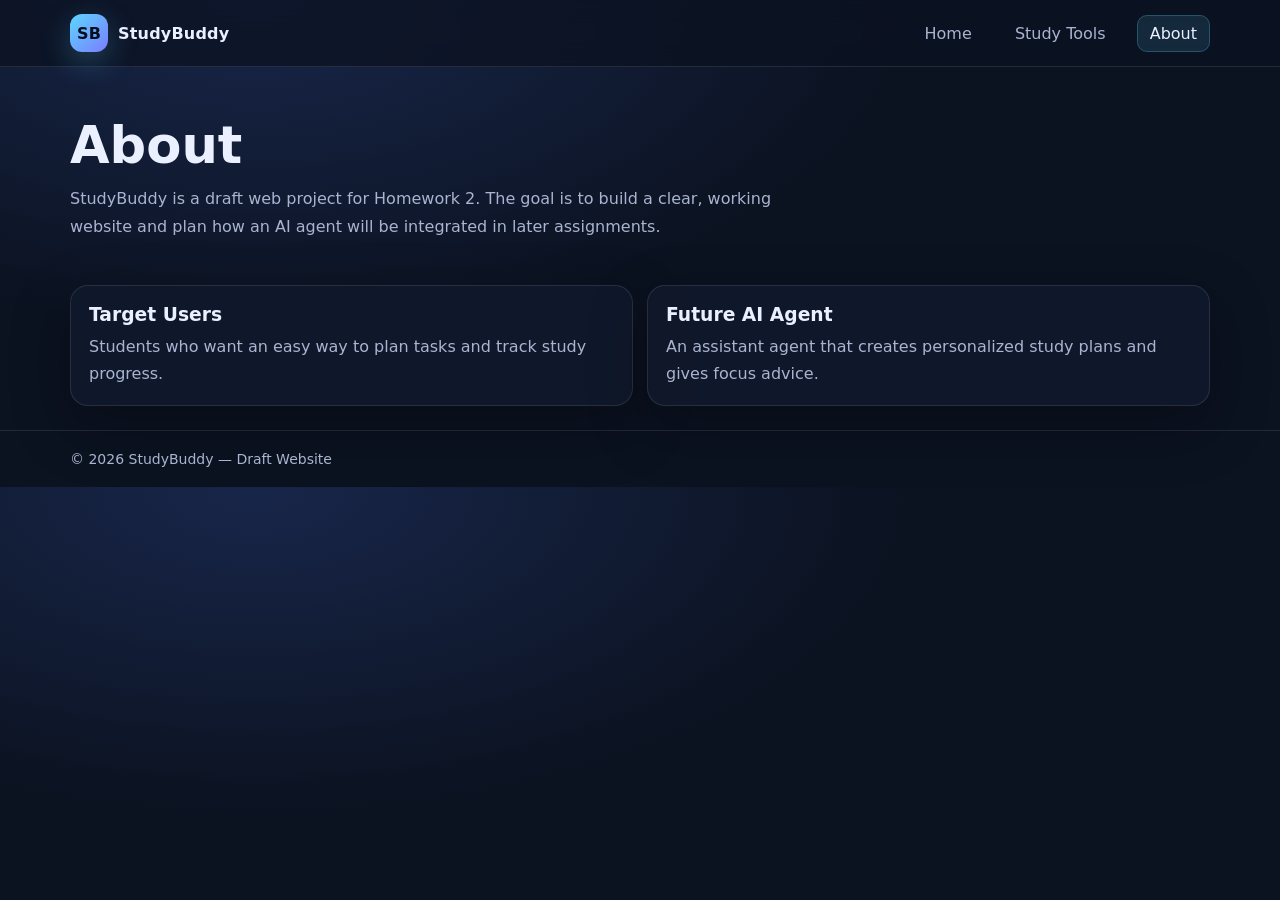
==== about.html @ 34d33450 "Initial clean commit" ====
<!doctype html>
<html lang="en">
<head>
  <meta charset="UTF-8" />
  <meta name="viewport" content="width=device-width, initial-scale=1.0" />
  <title>StudyBuddy — About</title>
  <link rel="stylesheet" href="assets/style.css" />
</head>
<body>

  <header class="nav">
    <div class="container nav-inner">
      <div class="brand">
        <div class="brand-badge">SB</div>
        <span>StudyBuddy</span>
      </div>
      <nav>
        <a href="index.html">Home</a>
        <a href="tasks.html">Study Tools</a>
        <a class="active" href="about.html">About</a>
      </nav>
    </div>
  </header>

  <main class="container">
    <section class="hero">
      <h1 class="h1">About</h1>
      <p class="p">
        StudyBuddy is a draft web project for Homework 2. The goal is to build a clear, working
        website and plan how an AI agent will be integrated in later assignments.
      </p>
    </section>

    <section class="grid">
      <div class="card" style="grid-column: span 6;">
        <h3>Target Users</h3>
        <p>Students who want an easy way to plan tasks and track study progress.</p>
      </div>
      <div class="card" style="grid-column: span 6;">
        <h3>Future AI Agent</h3>
        <p>An assistant agent that creates personalized study plans and gives focus advice.</p>
      </div>
    </section>
  </main>

  <footer class="footer">
    <div class="container">© 2026 StudyBuddy — Draft Website</div>
  </footer>

</body>
</html>
---- assets/style.css ----
:root{
  --bg:#0b1220;
  --card:#111a2e;
  --card-2:#0f1729;
  --text:#eaf0ff;
  --muted:#a9b4d0;
  --brand:#5dd6ff;
  --brand-2:#7b7dff;
  --border: rgba(255,255,255,0.10);
  --success:#42d392;
  --danger:#ff6b81;
  --shadow: 0 20px 60px rgba(0,0,0,0.28);
}

*{ box-sizing:border-box; }

html{
  scroll-behavior: smooth;
}

body{
  margin:0;
  font-family: system-ui, -apple-system, Segoe UI, Roboto, Arial, sans-serif;
  background:
    radial-gradient(1200px 600px at 20% 0%, #18264a 0%, var(--bg) 55%),
    linear-gradient(180deg, #0b1220 0%, #0b1220 100%);
  color:var(--text);
}

.container{
  width:min(1140px, 92%);
  margin:0 auto;
}

.nav{
  position: sticky;
  top:0;
  z-index:10;
  background: rgba(11,18,32,0.75);
  backdrop-filter: blur(12px);
  border-bottom: 1px solid var(--border);
}

.nav-inner{
  display:flex;
  align-items:center;
  justify-content:space-between;
  padding:14px 0;
}

.brand{
  display:flex;
  align-items:center;
  gap:10px;
  font-weight:800;
  letter-spacing:0.2px;
}

.brand-badge{
  width:38px;
  height:38px;
  border-radius:12px;
  display:grid;
  place-items:center;
  background: linear-gradient(135deg, var(--brand), var(--brand-2));
  color:#07101f;
  font-weight:900;
  box-shadow: 0 10px 30px rgba(93,214,255,0.25);
}

.nav a{
  color:var(--muted);
  text-decoration:none;
  margin-left:14px;
  padding:8px 12px;
  border-radius:10px;
  transition: 0.2s ease;
}

.nav a:hover{
  background: rgba(255,255,255,0.06);
  color:var(--text);
}

.nav a.active{
  color:var(--text);
  background: rgba(93,214,255,0.12);
  border:1px solid rgba(93,214,255,0.25);
}

.hero{
  padding:52px 0 22px;
}

.hero-enhanced{
  display:grid;
  grid-template-columns: 1.4fr 0.9fr;
  gap:24px;
  align-items:stretch;
}

.hero-copy,
.hero-panel{
  background: rgba(17,26,46,0.62);
  border:1px solid var(--border);
  border-radius:24px;
  padding:28px;
  box-shadow: var(--shadow);
}

.hero-pill{
  display:inline-flex;
  align-items:center;
  gap:8px;
  padding:8px 12px;
  border-radius:999px;
  background: rgba(93,214,255,0.12);
  border:1px solid rgba(93,214,255,0.25);
  color: var(--brand);
  font-size: 13px;
  font-weight: 700;
  letter-spacing: 0.2px;
  margin-bottom: 16px;
}

.h1{
  font-size: clamp(34px, 4vw, 52px);
  margin:0 0 12px;
  line-height:1.05;
}

.p{
  color:var(--muted);
  line-height:1.75;
  margin:0 0 22px;
  max-width:72ch;
}

.hero-actions{
  display:flex;
  flex-wrap:wrap;
  gap:12px;
}

.primary-btn,
.secondary-btn{
  display:inline-flex;
  align-items:center;
  justify-content:center;
  border:none;
  text-decoration:none;
  cursor:pointer;
  border-radius:14px;
  padding:13px 18px;
  font-weight:700;
  transition: 0.2s ease;
}

.primary-btn{
  background: linear-gradient(135deg, var(--brand), var(--brand-2));
  color:#07101f;
  box-shadow: 0 10px 30px rgba(93,214,255,0.22);
}

.primary-btn:hover{
  transform: translateY(-1px);
  filter: brightness(1.03);
}

.primary-btn:disabled{
  opacity:0.65;
  cursor:not-allowed;
  transform:none;
}

.secondary-btn{
  background: rgba(255,255,255,0.05);
  color:var(--text);
  border:1px solid var(--border);
}

.secondary-btn:hover{
  background: rgba(255,255,255,0.08);
}

.hero-panel{
  display:flex;
  flex-direction:column;
  justify-content:center;
  gap:14px;
}

.mini-stat-card{
  background: rgba(255,255,255,0.04);
  border:1px solid var(--border);
  border-radius:18px;
  padding:18px;
}

.mini-stat-label{
  display:block;
  font-size:12px;
  text-transform:uppercase;
  letter-spacing:0.5px;
  color:var(--muted);
  margin-bottom:8px;
}

.feature-grid{
  margin: 10px 0 48px;
}

.grid{
  display:grid;
  gap:14px;
  grid-template-columns: repeat(12, 1fr);
}

.card{
  grid-column: span 4;
  background: rgba(17,26,46,0.78);
  border:1px solid var(--border);
  border-radius:18px;
  padding:18px;
  box-shadow: var(--shadow);
}

.card h3{
  margin:0 0 8px;
}

.card p{
  margin:0;
  color:var(--muted);
  line-height:1.7;
}

.planner-shell{
  margin: 24px 0 56px;
}

.section-heading{
  margin-bottom: 18px;
}

.section-tag{
  display:inline-block;
  padding:6px 10px;
  border-radius:999px;
  background: rgba(123,125,255,0.14);
  border:1px solid rgba(123,125,255,0.28);
  color:#bfc2ff;
  font-size:12px;
  font-weight:700;
  letter-spacing:0.3px;
  margin-bottom:12px;
}

.section-heading h2{
  margin:0 0 10px;
  font-size: clamp(28px, 3vw, 38px);
}

.section-heading p{
  margin:0;
  color:var(--muted);
  line-height:1.7;
  max-width: 75ch;
}

.planner-layout{
  display:grid;
  grid-template-columns: 0.95fr 1.05fr;
  gap:18px;
  align-items:start;
}

.planner-form-card,
.planner-output-card{
  background: rgba(17,26,46,0.82);
  border:1px solid var(--border);
  border-radius:24px;
  padding:22px;
  box-shadow: var(--shadow);
}

.planner-form{
  display:flex;
  flex-direction:column;
  gap:16px;
}

.form-row{
  display:grid;
  grid-template-columns: repeat(2, 1fr);
  gap:14px;
}

.form-group{
  display:flex;
  flex-direction:column;
  gap:8px;
}

.form-group label{
  font-size:14px;
  font-weight:700;
  color:var(--text);
}

.form-group textarea,
.form-group input{
  width:100%;
  border:1px solid var(--border);
  background: rgba(255,255,255,0.04);
  color:var(--text);
  border-radius:16px;
  padding:14px 15px;
  font: inherit;
  outline:none;
  transition: 0.2s ease;
}

.form-group textarea::placeholder,
.form-group input::placeholder{
  color: #7f8aa8;
}

.form-group textarea:focus,
.form-group input:focus{
  border-color: rgba(93,214,255,0.5);
  box-shadow: 0 0 0 4px rgba(93,214,255,0.10);
}

.full-width{
  width:100%;
}

.planner-actions{
  display:flex;
  justify-content:flex-start;
}

.planner-submit-btn{
  min-width: 180px;
}

.output-header{
  margin-bottom: 16px;
}

.output-header h3{
  margin:0 0 6px;
}

.output-header p{
  margin:0;
  color:var(--muted);
  line-height:1.6;
}

.planner-loading{
  display:flex;
  align-items:center;
  gap:12px;
  padding:14px 0;
  color:var(--muted);
}

.spinner{
  width:18px;
  height:18px;
  border:2px solid rgba(255,255,255,0.18);
  border-top-color: var(--brand);
  border-radius:50%;
  animation: spin 0.8s linear infinite;
}

@keyframes spin{
  to{ transform: rotate(360deg); }
}

.hidden{
  display:none !important;
}

.planner-error{
  margin: 12px 0;
  padding: 12px 14px;
  border-radius: 14px;
  background: rgba(255,107,129,0.12);
  border:1px solid rgba(255,107,129,0.28);
  color:#ffc5cf;
  line-height:1.6;
}

.planner-empty-state{
  padding: 22px;
  border-radius: 18px;
  background: rgba(255,255,255,0.03);
  border:1px dashed rgba(255,255,255,0.12);
}

.planner-empty-state h4{
  margin:0 0 8px;
}

.planner-empty-state p{
  margin:0;
  color:var(--muted);
  line-height:1.7;
}

.result-top-card{
  margin-bottom:16px;
  padding:18px;
  border-radius:18px;
  background: linear-gradient(135deg, rgba(93,214,255,0.12), rgba(123,125,255,0.12));
  border:1px solid rgba(255,255,255,0.10);
}

.result-label{
  display:inline-block;
  margin-bottom:8px;
  color: var(--brand);
  font-size: 12px;
  font-weight: 800;
  letter-spacing: 0.3px;
  text-transform: uppercase;
}

.result-top-card h3{
  margin:0;
}

.days-grid{
  display:grid;
  gap:14px;
  margin-bottom:16px;
}

.day-card{
  background: rgba(255,255,255,0.04);
  border:1px solid var(--border);
  border-radius:18px;
  padding:18px;
}

.day-card-top{
  display:flex;
  align-items:center;
  justify-content:space-between;
  gap:10px;
  margin-bottom:12px;
}

.day-badge{
  display:inline-flex;
  align-items:center;
  justify-content:center;
  padding:7px 12px;
  border-radius:999px;
  background: rgba(93,214,255,0.12);
  color: var(--brand);
  border:1px solid rgba(93,214,255,0.25);
  font-weight:700;
  font-size:13px;
}

.day-duration{
  color:var(--muted);
  font-size:14px;
  font-weight:700;
}

.day-card h4{
  margin:0 0 12px;
  font-size:20px;
}

.day-task-list{
  margin:0;
  padding-left:18px;
  color:var(--muted);
  line-height:1.75;
}

.day-task-list li + li{
  margin-top:8px;
}

.tips-card{
  background: rgba(255,255,255,0.04);
  border:1px solid var(--border);
  border-radius:18px;
  padding:18px;
}

.tips-card h4{
  margin:0 0 12px;
}

.tips-card ul{
  margin:0;
  padding-left:18px;
  color:var(--muted);
  line-height:1.75;
}

.tips-card li + li{
  margin-top:8px;
}

.footer{
  border-top:1px solid var(--border);
  padding:20px 0;
  color:var(--muted);
  font-size:14px;
  margin-top: 24px;
}

@media (max-width: 980px){
  .hero-enhanced,
  .planner-layout{
    grid-template-columns: 1fr;
  }
}

@media (max-width: 850px){
  .card{
    grid-column: span 12;
  }

  .form-row{
    grid-template-columns: 1fr;
  }

  .nav-inner{
    flex-direction:column;
    gap:12px;
    align-items:flex-start;
  }

  .nav a{
    margin-left:0;
    margin-right:8px;
  }
}

/* =========================
   TASK PAGE UI POLISH
========================= */

input,
select,
button,
textarea {
  font: inherit;
}

input,
select,
textarea {
  background: rgba(255,255,255,0.05);
  color: var(--text);
  border: 1px solid var(--border);
  border-radius: 14px;
  padding: 12px 14px;
  outline: none;
  transition: 0.2s ease;
}

input::placeholder,
textarea::placeholder {
  color: #8d97b3;
}

input:focus,
select:focus,
textarea:focus {
  border-color: rgba(93,214,255,0.55);
  box-shadow: 0 0 0 4px rgba(93,214,255,0.10);
}

select {
  cursor: pointer;
}

button {
  border: none;
  border-radius: 14px;
  padding: 11px 16px;
  font-weight: 700;
  cursor: pointer;
  transition: 0.2s ease;
}

button:hover {
  transform: translateY(-1px);
}

button:active {
  transform: translateY(0);
}

/* Task sayfasındaki Add Task butonu vb. */
.task-action-btn,
.add-day-btn {
  background: linear-gradient(135deg, var(--brand), var(--brand-2));
  color: #07101f;
  box-shadow: 0 10px 24px rgba(93,214,255,0.18);
}

.task-action-btn:hover,
.add-day-btn:hover {
  filter: brightness(1.03);
}

/* Küçük ikonlu task item butonları */
.task-mini-btn {
  background: rgba(255,255,255,0.06);
  color: var(--text);
  border: 1px solid var(--border);
  padding: 8px 10px;
  border-radius: 12px;
}

.task-mini-btn:hover {
  background: rgba(255,255,255,0.10);
}

/* Day card button spacing */
.add-day-btn {
  margin-top: 14px;
  width: 100%;
}

/* Güzel toast bildirimi */
.toast-container {
  position: fixed;
  top: 24px;
  right: 24px;
  z-index: 9999;
  display: flex;
  flex-direction: column;
  gap: 12px;
}

.toast {
  min-width: 300px;
  max-width: 420px;
  background: rgba(17,26,46,0.96);
  color: var(--text);
  border: 1px solid rgba(93,214,255,0.22);
  border-radius: 18px;
  padding: 16px 18px;
  box-shadow: 0 24px 60px rgba(0,0,0,0.35);
  backdrop-filter: blur(12px);
  animation: toastIn 0.28s ease;
}

.toast-title {
  font-size: 14px;
  font-weight: 800;
  color: var(--brand);
  margin-bottom: 6px;
  text-transform: uppercase;
  letter-spacing: 0.3px;
}

.toast-message {
  color: var(--text);
  line-height: 1.6;
}

@keyframes toastIn {
  from {
    opacity: 0;
    transform: translateY(-10px) translateX(12px);
  }
  to {
    opacity: 1;
    transform: translateY(0) translateX(0);
  }
}

@media (max-width: 640px) {
  .toast-container {
    left: 16px;
    right: 16px;
    top: 16px;
  }

  .toast {
    min-width: unset;
    max-width: unset;
    width: 100%;
  }
}

.task-done-badge {
  display: inline-flex;
  align-items: center;
  justify-content: center;
  padding: 8px 12px;
  border-radius: 999px;
  background: rgba(66, 211, 146, 0.14);
  color: #7ef0b5;
  border: 1px solid rgba(66, 211, 146, 0.28);
  font-size: 13px;
  font-weight: 700;
}

.delete-btn {
  color: #ff8ea0;
}
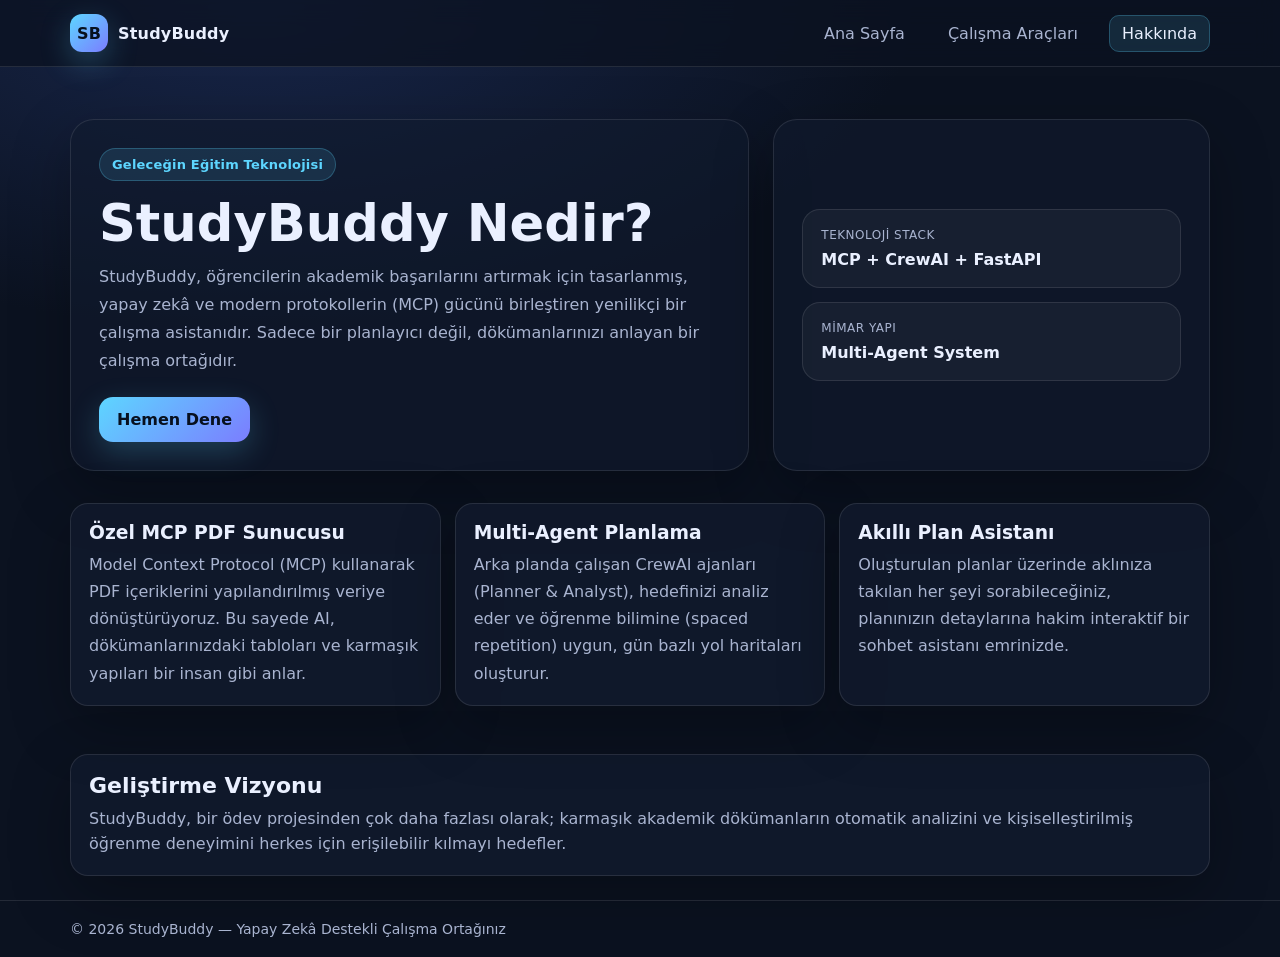
==== commit ab1b39a4: "about.html updated" ====
--- a/about.html
+++ b/about.html
@@ -1,11 +1,13 @@
 <!doctype html>
-<html lang="en">
+<html lang="tr">
+
 <head>
   <meta charset="UTF-8" />
   <meta name="viewport" content="width=device-width, initial-scale=1.0" />
-  <title>StudyBuddy — About</title>
+  <title>StudyBuddy — Hakkında</title>
   <link rel="stylesheet" href="assets/style.css" />
 </head>
+
 <body>
 
   <header class="nav">
@@ -15,37 +17,80 @@
         <span>StudyBuddy</span>
       </div>
       <nav>
-        <a href="index.html">Home</a>
-        <a href="tasks.html">Study Tools</a>
-        <a class="active" href="about.html">About</a>
+        <a href="index.html">Ana Sayfa</a>
+        <a href="tasks.html">Çalışma Araçları</a>
+        <a class="active" href="about.html">Hakkında</a>
       </nav>
     </div>
   </header>
 
   <main class="container">
-    <section class="hero">
-      <h1 class="h1">About</h1>
-      <p class="p">
-        StudyBuddy is a draft web project for Homework 2. The goal is to build a clear, working
-        website and plan how an AI agent will be integrated in later assignments.
-      </p>
+    <section class="hero hero-enhanced">
+      <div class="hero-copy">
+        <span class="hero-pill">Geleceğin Eğitim Teknolojisi</span>
+        <h1 class="h1">StudyBuddy Nedir?</h1>
+        <p class="p">
+          StudyBuddy, öğrencilerin akademik başarılarını artırmak için tasarlanmış, yapay zekâ ve modern protokollerin (MCP) 
+          gücünü birleştiren yenilikçi bir çalışma asistanıdır. Sadece bir planlayıcı değil, dökümanlarınızı anlayan 
+          bir çalışma ortağıdır.
+        </p>
+
+        <div class="hero-actions">
+          <a href="index.html" class="primary-btn">Hemen Dene</a>
+        </div>
+      </div>
+
+      <div class="hero-panel">
+        <div class="mini-stat-card">
+          <span class="mini-stat-label">Teknoloji Stack</span>
+          <strong>MCP + CrewAI + FastAPI</strong>
+        </div>
+        <div class="mini-stat-card">
+          <span class="mini-stat-label">Mimar Yapı</span>
+          <strong>Multi-Agent System</strong>
+        </div>
+      </div>
     </section>
 
-    <section class="grid">
-      <div class="card" style="grid-column: span 6;">
-        <h3>Target Users</h3>
-        <p>Students who want an easy way to plan tasks and track study progress.</p>
+    <section class="grid feature-grid">
+      <div class="card feature-card">
+        <h3>Özel MCP PDF Sunucusu</h3>
+        <p>
+          Model Context Protocol (MCP) kullanarak PDF içeriklerini yapılandırılmış veriye dönüştürüyoruz. 
+          Bu sayede AI, dökümanlarınızdaki tabloları ve karmaşık yapıları bir insan gibi anlar.
+        </p>
       </div>
-      <div class="card" style="grid-column: span 6;">
-        <h3>Future AI Agent</h3>
-        <p>An assistant agent that creates personalized study plans and gives focus advice.</p>
+      <div class="card feature-card">
+        <h3>Multi-Agent Planlama</h3>
+        <p>
+          Arka planda çalışan CrewAI ajanları (Planner & Analyst), hedefinizi analiz eder ve 
+          öğrenme bilimine (spaced repetition) uygun, gün bazlı yol haritaları oluşturur.
+        </p>
+      </div>
+      <div class="card feature-card">
+        <h3>Akıllı Plan Asistanı</h3>
+        <p>
+          Oluşturulan planlar üzerinde aklınıza takılan her şeyi sorabileceğiniz, 
+          planınızın detaylarına hakim interaktif bir sohbet asistanı emrinizde.
+        </p>
+      </div>
+    </section>
+
+    <section class="card" style="grid-column: span 12; margin-top: 24px;">
+      <div class="pdf-upload-header">
+        <h3>Geliştirme Vizyonu</h3>
+        <p>
+          StudyBuddy, bir ödev projesinden çok daha fazlası olarak; karmaşık akademik dökümanların 
+          otomatik analizini ve kişiselleştirilmiş öğrenme deneyimini herkes için erişilebilir kılmayı hedefler.
+        </p>
       </div>
     </section>
   </main>
 
   <footer class="footer">
-    <div class="container">© 2026 StudyBuddy — Draft Website</div>
+    <div class="container">© 2026 StudyBuddy — Yapay Zekâ Destekli Çalışma Ortağınız</div>
   </footer>
 
 </body>
+
 </html>
--- a/assets/style.css
+++ b/assets/style.css
@@ -1,121 +1,123 @@
-:root{
-  --bg:#0b1220;
-  --card:#111a2e;
-  --card-2:#0f1729;
-  --text:#eaf0ff;
-  --muted:#a9b4d0;
-  --brand:#5dd6ff;
-  --brand-2:#7b7dff;
-  --border: rgba(255,255,255,0.10);
-  --success:#42d392;
-  --danger:#ff6b81;
-  --shadow: 0 20px 60px rgba(0,0,0,0.28);
-}
-
-*{ box-sizing:border-box; }
-
-html{
+:root {
+  --bg: #0b1220;
+  --card: #111a2e;
+  --card-2: #0f1729;
+  --text: #eaf0ff;
+  --muted: #a9b4d0;
+  --brand: #5dd6ff;
+  --brand-2: #7b7dff;
+  --border: rgba(255, 255, 255, 0.10);
+  --success: #42d392;
+  --danger: #ff6b81;
+  --shadow: 0 20px 60px rgba(0, 0, 0, 0.28);
+}
+
+* {
+  box-sizing: border-box;
+}
+
+html {
   scroll-behavior: smooth;
 }
 
-body{
-  margin:0;
+body {
+  margin: 0;
   font-family: system-ui, -apple-system, Segoe UI, Roboto, Arial, sans-serif;
   background:
     radial-gradient(1200px 600px at 20% 0%, #18264a 0%, var(--bg) 55%),
     linear-gradient(180deg, #0b1220 0%, #0b1220 100%);
-  color:var(--text);
-}
-
-.container{
-  width:min(1140px, 92%);
-  margin:0 auto;
-}
-
-.nav{
+  color: var(--text);
+}
+
+.container {
+  width: min(1140px, 92%);
+  margin: 0 auto;
+}
+
+.nav {
   position: sticky;
-  top:0;
-  z-index:10;
-  background: rgba(11,18,32,0.75);
+  top: 0;
+  z-index: 10;
+  background: rgba(11, 18, 32, 0.75);
   backdrop-filter: blur(12px);
   border-bottom: 1px solid var(--border);
 }
 
-.nav-inner{
-  display:flex;
-  align-items:center;
-  justify-content:space-between;
-  padding:14px 0;
-}
-
-.brand{
-  display:flex;
-  align-items:center;
-  gap:10px;
-  font-weight:800;
-  letter-spacing:0.2px;
-}
-
-.brand-badge{
-  width:38px;
-  height:38px;
-  border-radius:12px;
-  display:grid;
-  place-items:center;
+.nav-inner {
+  display: flex;
+  align-items: center;
+  justify-content: space-between;
+  padding: 14px 0;
+}
+
+.brand {
+  display: flex;
+  align-items: center;
+  gap: 10px;
+  font-weight: 800;
+  letter-spacing: 0.2px;
+}
+
+.brand-badge {
+  width: 38px;
+  height: 38px;
+  border-radius: 12px;
+  display: grid;
+  place-items: center;
   background: linear-gradient(135deg, var(--brand), var(--brand-2));
-  color:#07101f;
-  font-weight:900;
-  box-shadow: 0 10px 30px rgba(93,214,255,0.25);
-}
-
-.nav a{
-  color:var(--muted);
-  text-decoration:none;
-  margin-left:14px;
-  padding:8px 12px;
-  border-radius:10px;
+  color: #07101f;
+  font-weight: 900;
+  box-shadow: 0 10px 30px rgba(93, 214, 255, 0.25);
+}
+
+.nav a {
+  color: var(--muted);
+  text-decoration: none;
+  margin-left: 14px;
+  padding: 8px 12px;
+  border-radius: 10px;
   transition: 0.2s ease;
 }
 
-.nav a:hover{
-  background: rgba(255,255,255,0.06);
-  color:var(--text);
-}
-
-.nav a.active{
-  color:var(--text);
-  background: rgba(93,214,255,0.12);
-  border:1px solid rgba(93,214,255,0.25);
-}
-
-.hero{
-  padding:52px 0 22px;
-}
-
-.hero-enhanced{
-  display:grid;
+.nav a:hover {
+  background: rgba(255, 255, 255, 0.06);
+  color: var(--text);
+}
+
+.nav a.active {
+  color: var(--text);
+  background: rgba(93, 214, 255, 0.12);
+  border: 1px solid rgba(93, 214, 255, 0.25);
+}
+
+.hero {
+  padding: 52px 0 22px;
+}
+
+.hero-enhanced {
+  display: grid;
   grid-template-columns: 1.4fr 0.9fr;
-  gap:24px;
-  align-items:stretch;
+  gap: 24px;
+  align-items: stretch;
 }
 
 .hero-copy,
-.hero-panel{
-  background: rgba(17,26,46,0.62);
-  border:1px solid var(--border);
-  border-radius:24px;
-  padding:28px;
+.hero-panel {
+  background: rgba(17, 26, 46, 0.62);
+  border: 1px solid var(--border);
+  border-radius: 24px;
+  padding: 28px;
   box-shadow: var(--shadow);
 }
 
-.hero-pill{
-  display:inline-flex;
-  align-items:center;
-  gap:8px;
-  padding:8px 12px;
-  border-radius:999px;
-  background: rgba(93,214,255,0.12);
-  border:1px solid rgba(93,214,255,0.25);
+.hero-pill {
+  display: inline-flex;
+  align-items: center;
+  gap: 8px;
+  padding: 8px 12px;
+  border-radius: 999px;
+  background: rgba(93, 214, 255, 0.12);
+  border: 1px solid rgba(93, 214, 255, 0.25);
   color: var(--brand);
   font-size: 13px;
   font-weight: 700;
@@ -123,305 +125,429 @@
   margin-bottom: 16px;
 }
 
-.h1{
+.h1 {
   font-size: clamp(34px, 4vw, 52px);
-  margin:0 0 12px;
-  line-height:1.05;
-}
-
-.p{
-  color:var(--muted);
-  line-height:1.75;
-  margin:0 0 22px;
-  max-width:72ch;
-}
-
-.hero-actions{
-  display:flex;
-  flex-wrap:wrap;
-  gap:12px;
+  margin: 0 0 12px;
+  line-height: 1.05;
+}
+
+.p {
+  color: var(--muted);
+  line-height: 1.75;
+  margin: 0 0 22px;
+  max-width: 72ch;
+}
+
+.hero-actions {
+  display: flex;
+  flex-wrap: wrap;
+  gap: 12px;
 }
 
 .primary-btn,
-.secondary-btn{
-  display:inline-flex;
-  align-items:center;
-  justify-content:center;
-  border:none;
-  text-decoration:none;
-  cursor:pointer;
-  border-radius:14px;
-  padding:13px 18px;
-  font-weight:700;
+.secondary-btn {
+  display: inline-flex;
+  align-items: center;
+  justify-content: center;
+  border: none;
+  text-decoration: none;
+  cursor: pointer;
+  border-radius: 14px;
+  padding: 13px 18px;
+  font-weight: 700;
   transition: 0.2s ease;
 }
 
-.primary-btn{
+.primary-btn {
   background: linear-gradient(135deg, var(--brand), var(--brand-2));
-  color:#07101f;
-  box-shadow: 0 10px 30px rgba(93,214,255,0.22);
-}
-
-.primary-btn:hover{
+  color: #07101f;
+  box-shadow: 0 10px 30px rgba(93, 214, 255, 0.22);
+}
+
+.primary-btn:hover {
   transform: translateY(-1px);
   filter: brightness(1.03);
 }
 
-.primary-btn:disabled{
-  opacity:0.65;
-  cursor:not-allowed;
-  transform:none;
-}
-
-.secondary-btn{
-  background: rgba(255,255,255,0.05);
-  color:var(--text);
-  border:1px solid var(--border);
-}
-
-.secondary-btn:hover{
-  background: rgba(255,255,255,0.08);
-}
-
-.hero-panel{
-  display:flex;
-  flex-direction:column;
-  justify-content:center;
-  gap:14px;
-}
-
-.mini-stat-card{
-  background: rgba(255,255,255,0.04);
-  border:1px solid var(--border);
-  border-radius:18px;
-  padding:18px;
-}
-
-.mini-stat-label{
-  display:block;
-  font-size:12px;
-  text-transform:uppercase;
-  letter-spacing:0.5px;
-  color:var(--muted);
-  margin-bottom:8px;
-}
-
-.feature-grid{
+.primary-btn:disabled {
+  opacity: 0.65;
+  cursor: not-allowed;
+  transform: none;
+}
+
+.secondary-btn {
+  background: rgba(255, 255, 255, 0.05);
+  color: var(--text);
+  border: 1px solid var(--border);
+}
+
+.secondary-btn:hover {
+  background: rgba(255, 255, 255, 0.08);
+}
+
+.hero-panel {
+  display: flex;
+  flex-direction: column;
+  justify-content: center;
+  gap: 14px;
+}
+
+.mini-stat-card {
+  background: rgba(255, 255, 255, 0.04);
+  border: 1px solid var(--border);
+  border-radius: 18px;
+  padding: 18px;
+}
+
+.mini-stat-label {
+  display: block;
+  font-size: 12px;
+  text-transform: uppercase;
+  letter-spacing: 0.5px;
+  color: var(--muted);
+  margin-bottom: 8px;
+}
+
+.feature-grid {
   margin: 10px 0 48px;
 }
 
-.grid{
-  display:grid;
-  gap:14px;
+.grid {
+  display: grid;
+  gap: 14px;
   grid-template-columns: repeat(12, 1fr);
 }
 
-.card{
+.card {
   grid-column: span 4;
-  background: rgba(17,26,46,0.78);
-  border:1px solid var(--border);
-  border-radius:18px;
-  padding:18px;
+  background: rgba(17, 26, 46, 0.78);
+  border: 1px solid var(--border);
+  border-radius: 18px;
+  padding: 18px;
   box-shadow: var(--shadow);
 }
 
-.card h3{
-  margin:0 0 8px;
-}
-
-.card p{
-  margin:0;
-  color:var(--muted);
-  line-height:1.7;
-}
-
-.planner-shell{
+.card h3 {
+  margin: 0 0 8px;
+}
+
+.card p {
+  margin: 0;
+  color: var(--muted);
+  line-height: 1.7;
+}
+
+.planner-shell {
   margin: 24px 0 56px;
 }
 
-.section-heading{
+.section-heading {
   margin-bottom: 18px;
 }
 
-.section-tag{
-  display:inline-block;
-  padding:6px 10px;
-  border-radius:999px;
-  background: rgba(123,125,255,0.14);
-  border:1px solid rgba(123,125,255,0.28);
-  color:#bfc2ff;
-  font-size:12px;
-  font-weight:700;
-  letter-spacing:0.3px;
-  margin-bottom:12px;
-}
-
-.section-heading h2{
-  margin:0 0 10px;
+.section-tag {
+  display: inline-block;
+  padding: 6px 10px;
+  border-radius: 999px;
+  background: rgba(123, 125, 255, 0.14);
+  border: 1px solid rgba(123, 125, 255, 0.28);
+  color: #bfc2ff;
+  font-size: 12px;
+  font-weight: 700;
+  letter-spacing: 0.3px;
+  margin-bottom: 12px;
+}
+
+.section-heading h2 {
+  margin: 0 0 10px;
   font-size: clamp(28px, 3vw, 38px);
 }
 
-.section-heading p{
-  margin:0;
-  color:var(--muted);
-  line-height:1.7;
+.section-heading p {
+  margin: 0;
+  color: var(--muted);
+  line-height: 1.7;
   max-width: 75ch;
 }
 
-.planner-layout{
-  display:grid;
+.planner-layout {
+  display: grid;
   grid-template-columns: 0.95fr 1.05fr;
-  gap:18px;
-  align-items:start;
+  gap: 18px;
+  align-items: start;
+}
+
+.planner-input-stack {
+  display: flex;
+  flex-direction: column;
+  gap: 18px;
 }
 
 .planner-form-card,
-.planner-output-card{
-  background: rgba(17,26,46,0.82);
-  border:1px solid var(--border);
-  border-radius:24px;
-  padding:22px;
+.planner-output-card {
+  background: rgba(17, 26, 46, 0.82);
+  border: 1px solid var(--border);
+  border-radius: 24px;
+  padding: 22px;
   box-shadow: var(--shadow);
 }
 
-.planner-form{
-  display:flex;
-  flex-direction:column;
-  gap:16px;
-}
-
-.form-row{
-  display:grid;
+.pdf-upload-card {
+  display: flex;
+  flex-direction: column;
+  gap: 14px;
+}
+
+.pdf-upload-header h3 {
+  margin: 0 0 8px;
+  font-size: 22px;
+}
+
+.pdf-upload-header p {
+  margin: 0;
+  color: var(--muted);
+  line-height: 1.6;
+}
+
+.pdf-analysis-status {
+  min-height: 44px;
+  padding: 12px 14px;
+  border-radius: 14px;
+  border: 1px solid var(--border);
+  color: var(--text);
+  background: rgba(255, 255, 255, 0.03);
+  line-height: 1.6;
+}
+
+.pdf-analysis-status.info {
+  border-color: rgba(93, 214, 255, 0.28);
+}
+
+.pdf-analysis-status.success {
+  border-color: rgba(66, 211, 146, 0.28);
+  color: #c8ffe7;
+}
+
+.pdf-analysis-status.warning {
+  border-color: rgba(255, 200, 87, 0.28);
+  color: #ffe7b3;
+}
+
+.pdf-analysis-status.error {
+  border-color: rgba(255, 107, 129, 0.28);
+  color: #ffc5cf;
+}
+
+.deadline-hint {
+  color: var(--muted);
+  line-height: 1.5;
+}
+
+.planner-form {
+  display: flex;
+  flex-direction: column;
+  gap: 16px;
+}
+
+.form-row {
+  display: grid;
   grid-template-columns: repeat(2, 1fr);
-  gap:14px;
-}
-
-.form-group{
-  display:flex;
-  flex-direction:column;
-  gap:8px;
-}
-
-.form-group label{
-  font-size:14px;
-  font-weight:700;
-  color:var(--text);
+  gap: 14px;
+}
+
+.form-group {
+  display: flex;
+  flex-direction: column;
+  gap: 8px;
+}
+
+.form-group label {
+  font-size: 14px;
+  font-weight: 700;
+  color: var(--text);
 }
 
 .form-group textarea,
-.form-group input{
-  width:100%;
-  border:1px solid var(--border);
-  background: rgba(255,255,255,0.04);
-  color:var(--text);
-  border-radius:16px;
-  padding:14px 15px;
+.form-group input {
+  width: 100%;
+  border: 1px solid var(--border);
+  background: rgba(255, 255, 255, 0.04);
+  color: var(--text);
+  border-radius: 16px;
+  padding: 14px 15px;
   font: inherit;
-  outline:none;
+  outline: none;
   transition: 0.2s ease;
 }
 
 .form-group textarea::placeholder,
-.form-group input::placeholder{
+.form-group input::placeholder {
   color: #7f8aa8;
 }
 
 .form-group textarea:focus,
-.form-group input:focus{
-  border-color: rgba(93,214,255,0.5);
-  box-shadow: 0 0 0 4px rgba(93,214,255,0.10);
-}
-
-.full-width{
-  width:100%;
-}
-
-.planner-actions{
-  display:flex;
-  justify-content:flex-start;
-}
-
-.planner-submit-btn{
+.form-group input:focus {
+  border-color: rgba(93, 214, 255, 0.5);
+  box-shadow: 0 0 0 4px rgba(93, 214, 255, 0.10);
+}
+
+.full-width {
+  width: 100%;
+}
+
+/* Custom File Upload */
+.file-input-hidden {
+  position: absolute;
+  width: 1px;
+  height: 1px;
+  padding: 0;
+  margin: -1px;
+  overflow: hidden;
+  clip: rect(0, 0, 0, 0);
+  border: 0;
+}
+
+.file-upload-custom {
+  display: flex;
+  align-items: center;
+  gap: 16px;
+  padding: 16px 20px;
+  background: rgba(255, 255, 255, 0.03);
+  border: 2px dashed rgba(255, 255, 255, 0.12);
+  border-radius: 18px;
+  cursor: pointer;
+  transition: all 0.3s cubic-bezier(0.4, 0, 0.2, 1);
+  position: relative;
+  overflow: hidden;
+}
+
+.file-upload-custom:hover {
+  background: rgba(93, 214, 255, 0.06);
+  border-color: rgba(93, 214, 255, 0.4);
+  transform: translateY(-2px);
+}
+
+.upload-icon {
+  font-size: 28px;
+  background: rgba(93, 214, 255, 0.1);
+  width: 54px;
+  height: 54px;
+  display: grid;
+  place-items: center;
+  border-radius: 14px;
+  transition: 0.3s ease;
+}
+
+.file-upload-custom:hover .upload-icon {
+  background: var(--brand);
+  transform: scale(1.1) rotate(-5deg);
+}
+
+.upload-text {
+  display: flex;
+  flex-direction: column;
+  gap: 4px;
+}
+
+.upload-title {
+  font-weight: 700;
+  font-size: 15px;
+  color: var(--text);
+}
+
+.upload-subtitle {
+  font-size: 13px;
+  color: var(--muted);
+}
+
+.planner-actions {
+  display: flex;
+  justify-content: flex-start;
+}
+
+.planner-submit-btn {
   min-width: 180px;
 }
 
-.output-header{
+.output-header {
   margin-bottom: 16px;
 }
 
-.output-header h3{
-  margin:0 0 6px;
-}
-
-.output-header p{
-  margin:0;
-  color:var(--muted);
-  line-height:1.6;
-}
-
-.planner-loading{
-  display:flex;
-  align-items:center;
-  gap:12px;
-  padding:14px 0;
-  color:var(--muted);
-}
-
-.spinner{
-  width:18px;
-  height:18px;
-  border:2px solid rgba(255,255,255,0.18);
+.output-header h3 {
+  margin: 0 0 6px;
+}
+
+.output-header p {
+  margin: 0;
+  color: var(--muted);
+  line-height: 1.6;
+}
+
+.planner-loading {
+  display: flex;
+  align-items: center;
+  gap: 12px;
+  padding: 14px 0;
+  color: var(--muted);
+}
+
+.spinner {
+  width: 18px;
+  height: 18px;
+  border: 2px solid rgba(255, 255, 255, 0.18);
   border-top-color: var(--brand);
-  border-radius:50%;
+  border-radius: 50%;
   animation: spin 0.8s linear infinite;
 }
 
-@keyframes spin{
-  to{ transform: rotate(360deg); }
-}
-
-.hidden{
-  display:none !important;
-}
-
-.planner-error{
+@keyframes spin {
+  to {
+    transform: rotate(360deg);
+  }
+}
+
+.hidden {
+  display: none !important;
+}
+
+.planner-error {
   margin: 12px 0;
   padding: 12px 14px;
   border-radius: 14px;
-  background: rgba(255,107,129,0.12);
-  border:1px solid rgba(255,107,129,0.28);
-  color:#ffc5cf;
-  line-height:1.6;
-}
-
-.planner-empty-state{
+  background: rgba(255, 107, 129, 0.12);
+  border: 1px solid rgba(255, 107, 129, 0.28);
+  color: #ffc5cf;
+  line-height: 1.6;
+}
+
+.planner-empty-state {
   padding: 22px;
   border-radius: 18px;
-  background: rgba(255,255,255,0.03);
-  border:1px dashed rgba(255,255,255,0.12);
-}
-
-.planner-empty-state h4{
-  margin:0 0 8px;
-}
-
-.planner-empty-state p{
-  margin:0;
-  color:var(--muted);
-  line-height:1.7;
-}
-
-.result-top-card{
-  margin-bottom:16px;
-  padding:18px;
-  border-radius:18px;
-  background: linear-gradient(135deg, rgba(93,214,255,0.12), rgba(123,125,255,0.12));
-  border:1px solid rgba(255,255,255,0.10);
-}
-
-.result-label{
-  display:inline-block;
-  margin-bottom:8px;
+  background: rgba(255, 255, 255, 0.03);
+  border: 1px dashed rgba(255, 255, 255, 0.12);
+}
+
+.planner-empty-state h4 {
+  margin: 0 0 8px;
+}
+
+.planner-empty-state p {
+  margin: 0;
+  color: var(--muted);
+  line-height: 1.7;
+}
+
+.result-top-card {
+  margin-bottom: 16px;
+  padding: 18px;
+  border-radius: 18px;
+  background: linear-gradient(135deg, rgba(93, 214, 255, 0.12), rgba(123, 125, 255, 0.12));
+  border: 1px solid rgba(255, 255, 255, 0.10);
+}
+
+.result-label {
+  display: inline-block;
+  margin-bottom: 8px;
   color: var(--brand);
   font-size: 12px;
   font-weight: 800;
@@ -429,121 +555,195 @@
   text-transform: uppercase;
 }
 
-.result-top-card h3{
-  margin:0;
-}
-
-.days-grid{
-  display:grid;
-  gap:14px;
-  margin-bottom:16px;
-}
-
-.day-card{
-  background: rgba(255,255,255,0.04);
-  border:1px solid var(--border);
-  border-radius:18px;
-  padding:18px;
-}
-
-.day-card-top{
-  display:flex;
-  align-items:center;
-  justify-content:space-between;
-  gap:10px;
-  margin-bottom:12px;
-}
-
-.day-badge{
-  display:inline-flex;
-  align-items:center;
-  justify-content:center;
-  padding:7px 12px;
-  border-radius:999px;
-  background: rgba(93,214,255,0.12);
+.result-top-card h3 {
+  margin: 0;
+}
+
+.days-grid {
+  display: grid;
+  gap: 14px;
+  margin-bottom: 16px;
+}
+
+.day-card {
+  background: rgba(255, 255, 255, 0.04);
+  border: 1px solid var(--border);
+  border-radius: 18px;
+  padding: 18px;
+}
+
+.day-card-top {
+  display: flex;
+  align-items: center;
+  justify-content: space-between;
+  gap: 10px;
+  margin-bottom: 12px;
+}
+
+.day-badge {
+  display: inline-flex;
+  align-items: center;
+  justify-content: center;
+  padding: 7px 12px;
+  border-radius: 999px;
+  background: rgba(93, 214, 255, 0.12);
   color: var(--brand);
-  border:1px solid rgba(93,214,255,0.25);
-  font-weight:700;
-  font-size:13px;
-}
-
-.day-duration{
-  color:var(--muted);
-  font-size:14px;
-  font-weight:700;
-}
-
-.day-card h4{
-  margin:0 0 12px;
-  font-size:20px;
-}
-
-.day-task-list{
-  margin:0;
-  padding-left:18px;
-  color:var(--muted);
-  line-height:1.75;
-}
-
-.day-task-list li + li{
-  margin-top:8px;
-}
-
-.tips-card{
-  background: rgba(255,255,255,0.04);
-  border:1px solid var(--border);
-  border-radius:18px;
-  padding:18px;
-}
-
-.tips-card h4{
-  margin:0 0 12px;
-}
-
-.tips-card ul{
-  margin:0;
-  padding-left:18px;
-  color:var(--muted);
-  line-height:1.75;
-}
-
-.tips-card li + li{
-  margin-top:8px;
-}
-
-.footer{
-  border-top:1px solid var(--border);
-  padding:20px 0;
-  color:var(--muted);
-  font-size:14px;
+  border: 1px solid rgba(93, 214, 255, 0.25);
+  font-weight: 700;
+  font-size: 13px;
+}
+
+.day-duration {
+  color: var(--muted);
+  font-size: 14px;
+  font-weight: 700;
+}
+
+.day-card h4 {
+  margin: 0 0 12px;
+  font-size: 20px;
+}
+
+.day-task-list {
+  margin: 0;
+  padding-left: 18px;
+  color: var(--muted);
+  line-height: 1.75;
+}
+
+.day-task-list li+li {
+  margin-top: 8px;
+}
+
+.tips-card {
+  background: rgba(255, 255, 255, 0.04);
+  border: 1px solid var(--border);
+  border-radius: 18px;
+  padding: 18px;
+}
+
+.tips-card h4 {
+  margin: 0 0 12px;
+}
+
+.tips-card ul {
+  margin: 0;
+  padding-left: 18px;
+  color: var(--muted);
+  line-height: 1.75;
+}
+
+.tips-card li+li {
+  margin-top: 8px;
+}
+
+.chat-card {
+  margin-top: 16px;
+  background: rgba(255, 255, 255, 0.04);
+  border: 1px solid var(--border);
+  border-radius: 18px;
+  padding: 18px;
+}
+
+.chat-messages {
+  display: flex;
+  flex-direction: column;
+  gap: 10px;
+  padding: 12px;
+  border-radius: 16px;
+  background: rgba(255, 255, 255, 0.03);
+  border: 1px solid var(--border);
+  max-height: 260px;
+  overflow: auto;
+}
+
+.chat-bubble {
+  max-width: 88%;
+  padding: 10px 12px;
+  border-radius: 14px;
+  line-height: 1.6;
+  word-wrap: break-word;
+  white-space: pre-wrap;
+}
+
+.chat-bubble.user {
+  align-self: flex-end;
+  background: rgba(93, 214, 255, 0.10);
+  border: 1px solid rgba(93, 214, 255, 0.22);
+  color: var(--text);
+}
+
+.chat-bubble.assistant {
+  align-self: flex-start;
+  background: rgba(255, 255, 255, 0.04);
+  border: 1px solid var(--border);
+  color: var(--text);
+}
+
+.chat-form {
+  display: flex;
+  gap: 10px;
+  margin-top: 12px;
+}
+
+.chat-input {
+  flex: 1;
+  border: 1px solid var(--border);
+  background: rgba(255, 255, 255, 0.04);
+  color: var(--text);
+  border-radius: 16px;
+  padding: 13px 14px;
+  outline: none;
+  transition: 0.2s ease;
+}
+
+.chat-input::placeholder {
+  color: #7f8aa8;
+}
+
+.chat-input:focus {
+  border-color: rgba(93, 214, 255, 0.5);
+  box-shadow: 0 0 0 4px rgba(93, 214, 255, 0.10);
+}
+
+.footer {
+  border-top: 1px solid var(--border);
+  padding: 20px 0;
+  color: var(--muted);
+  font-size: 14px;
   margin-top: 24px;
 }
 
-@media (max-width: 980px){
+@media (max-width: 980px) {
+
   .hero-enhanced,
-  .planner-layout{
+  .planner-layout {
     grid-template-columns: 1fr;
   }
 }
 
-@media (max-width: 850px){
-  .card{
+@media (max-width: 850px) {
+  .card {
     grid-column: span 12;
   }
 
-  .form-row{
+  .form-row {
     grid-template-columns: 1fr;
   }
 
-  .nav-inner{
-    flex-direction:column;
-    gap:12px;
-    align-items:flex-start;
-  }
-
-  .nav a{
-    margin-left:0;
-    margin-right:8px;
+  .planner-input-stack {
+    gap: 14px;
+  }
+
+  .nav-inner {
+    flex-direction: column;
+    gap: 12px;
+    align-items: flex-start;
+  }
+
+  .nav a {
+    margin-left: 0;
+    margin-right: 8px;
   }
 }
 
@@ -561,7 +761,7 @@
 input,
 select,
 textarea {
-  background: rgba(255,255,255,0.05);
+  background: rgba(255, 255, 255, 0.05);
   color: var(--text);
   border: 1px solid var(--border);
   border-radius: 14px;
@@ -578,8 +778,8 @@
 input:focus,
 select:focus,
 textarea:focus {
-  border-color: rgba(93,214,255,0.55);
-  box-shadow: 0 0 0 4px rgba(93,214,255,0.10);
+  border-color: rgba(93, 214, 255, 0.55);
+  box-shadow: 0 0 0 4px rgba(93, 214, 255, 0.10);
 }
 
 select {
@@ -608,7 +808,7 @@
 .add-day-btn {
   background: linear-gradient(135deg, var(--brand), var(--brand-2));
   color: #07101f;
-  box-shadow: 0 10px 24px rgba(93,214,255,0.18);
+  box-shadow: 0 10px 24px rgba(93, 214, 255, 0.18);
 }
 
 .task-action-btn:hover,
@@ -618,7 +818,7 @@
 
 /* Küçük ikonlu task item butonları */
 .task-mini-btn {
-  background: rgba(255,255,255,0.06);
+  background: rgba(255, 255, 255, 0.06);
   color: var(--text);
   border: 1px solid var(--border);
   padding: 8px 10px;
@@ -626,7 +826,7 @@
 }
 
 .task-mini-btn:hover {
-  background: rgba(255,255,255,0.10);
+  background: rgba(255, 255, 255, 0.10);
 }
 
 /* Day card button spacing */
@@ -649,12 +849,12 @@
 .toast {
   min-width: 300px;
   max-width: 420px;
-  background: rgba(17,26,46,0.96);
-  color: var(--text);
-  border: 1px solid rgba(93,214,255,0.22);
+  background: rgba(17, 26, 46, 0.96);
+  color: var(--text);
+  border: 1px solid rgba(93, 214, 255, 0.22);
   border-radius: 18px;
   padding: 16px 18px;
-  box-shadow: 0 24px 60px rgba(0,0,0,0.35);
+  box-shadow: 0 24px 60px rgba(0, 0, 0, 0.35);
   backdrop-filter: blur(12px);
   animation: toastIn 0.28s ease;
 }
@@ -678,6 +878,7 @@
     opacity: 0;
     transform: translateY(-10px) translateX(12px);
   }
+
   to {
     opacity: 1;
     transform: translateY(0) translateX(0);
